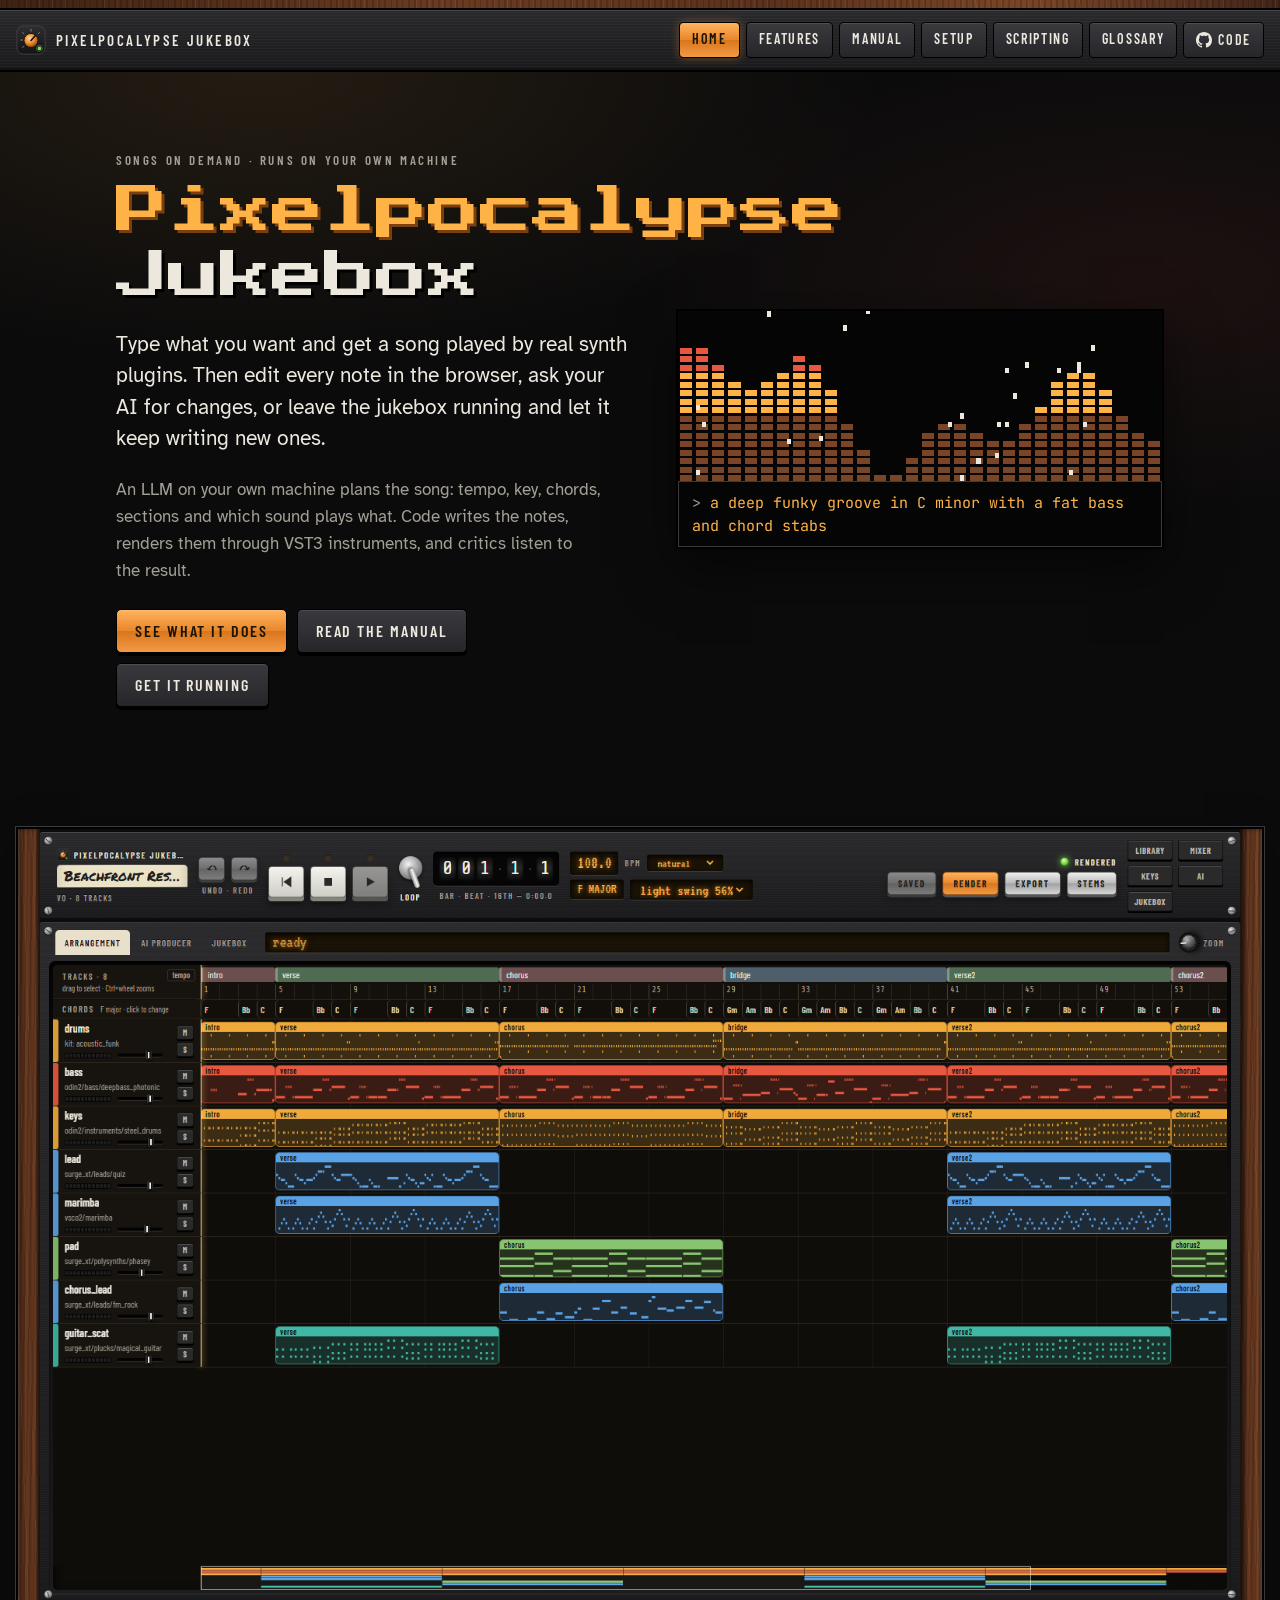
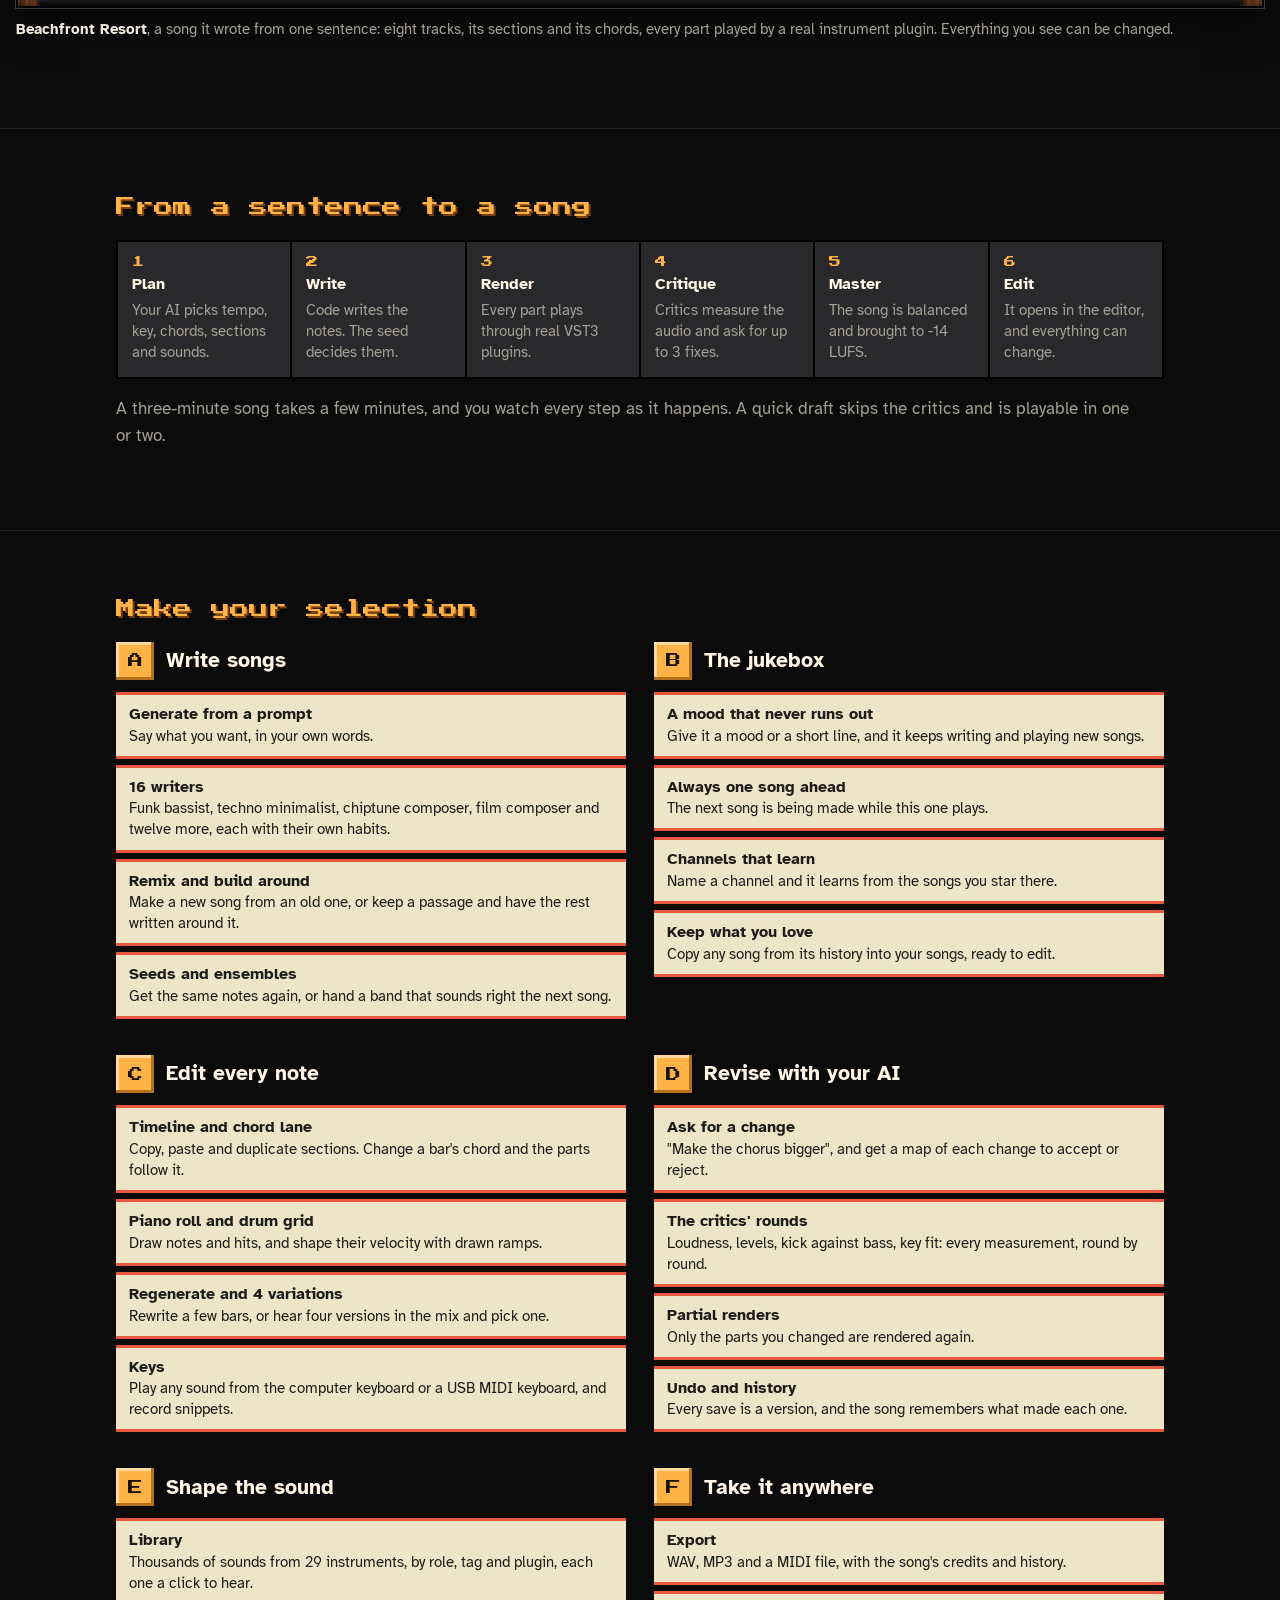
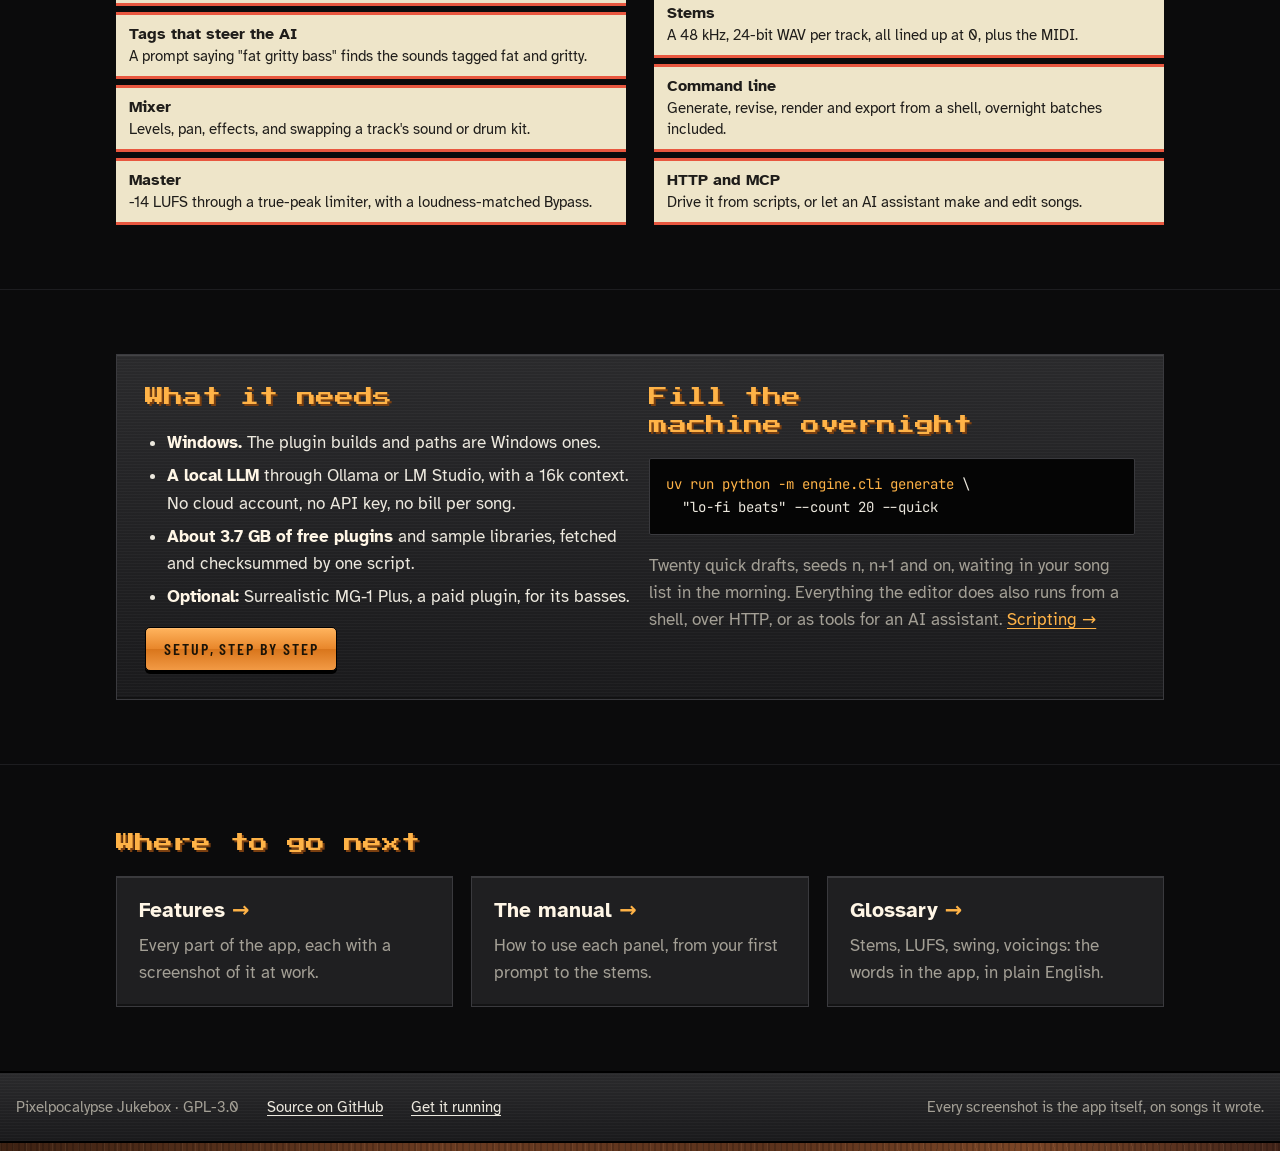
==== index.html @ 349846e2 "The project site: home, features, manual, setup, scripting, glossary Plain static HTML on the app's " ====
<!doctype html>
<html lang="en">
<head>
<meta charset="utf-8">
<meta name="viewport" content="width=device-width, initial-scale=1">
<title>Pixelpocalypse Jukebox</title>
<meta name="description" content="Type what you want and get a song played by real synth plugins, then edit every note in the browser. Runs on your own machine with your own local LLM.">
<meta property="og:type" content="website">
<meta property="og:site_name" content="Pixelpocalypse Jukebox">
<meta property="og:title" content="Pixelpocalypse Jukebox">
<meta property="og:description" content="Type what you want and get a song played by real synth plugins, then edit every note in the browser. Runs on your own machine with your own local LLM.">
<meta property="og:url" content="https://bazola.github.io/super-music-sound-page/">
<meta property="og:image" content="https://bazola.github.io/super-music-sound-page/img/og.jpg">
<meta property="og:image:width" content="1200">
<meta property="og:image:height" content="630">
<meta name="twitter:card" content="summary_large_image">
<link rel="icon" type="image/svg+xml" href="img/favicon.svg">
<link rel="apple-touch-icon" href="img/apple-touch-icon.png">
<link rel="preconnect" href="https://fonts.googleapis.com">
<link rel="preconnect" href="https://fonts.gstatic.com" crossorigin>
<link rel="stylesheet" href="https://fonts.googleapis.com/css2?family=Press+Start+2P&family=Atkinson+Hyperlegible:ital,wght@0,400;0,700;1,400&family=Barlow+Condensed:wght@500;600&family=Permanent+Marker&family=JetBrains+Mono:wght@400;600&display=swap">
<link rel="stylesheet" href="css/site.css">
</head>
<body>
<div class="rail"></div>
<nav class="nav" aria-label="Site">
  <div class="wrap-wide">
    <a class="nav-brand" href="index.html"><img src="img/favicon.svg" width="30" height="30" alt=""><span>Pixelpocalypse Jukebox</span></a>
    <div class="nav-links">
      <a href="index.html" class="on">Home</a>
      <a href="features.html">Features</a>
      <a href="manual.html">Manual</a>
      <a href="setup.html">Setup</a>
      <a href="scripting.html">Scripting</a>
      <a href="glossary.html">Glossary</a>
      <a class="gh" href="https://github.com/bazola/super-music-sound"><svg width="16" height="16" viewBox="0 0 16 16" fill="currentColor" aria-hidden="true"><path d="M8 0C3.58 0 0 3.58 0 8c0 3.54 2.29 6.53 5.47 7.59.4.07.55-.17.55-.38 0-.19-.01-.82-.01-1.49-2.01.37-2.53-.49-2.69-.94-.09-.23-.48-.94-.82-1.13-.28-.15-.68-.52-.01-.53.63-.01 1.08.58 1.23.82.72 1.21 1.87.87 2.33.66.07-.52.28-.87.51-1.07-1.78-.2-3.64-.89-3.64-3.95 0-.87.31-1.59.82-2.15-.08-.2-.36-1.02.08-2.12 0 0 .67-.21 2.2.82.64-.18 1.32-.27 2-.27s1.36.09 2 .27c1.53-1.04 2.2-.82 2.2-.82.44 1.1.16 1.92.08 2.12.51.56.82 1.27.82 2.15 0 3.07-1.87 3.75-3.65 3.95.29.25.54.73.54 1.48 0 1.07-.01 1.93-.01 2.2 0 .21.15.46.55.38A8.01 8.01 0 0 0 16 8c0-4.42-3.58-8-8-8Z"/></svg>Code</a>
    </div>
  </div>
</nav>
<header class="hero">
  <div class="wrap hero-grid">
    <div>
      <p class="eyebrow">Songs on demand · runs on your own machine</p>
      <h1><span>Pixelpocalypse</span><span>Jukebox</span></h1>
      <p class="lead">Type what you want and get a song played by real synth plugins. Then edit every note in
      the browser, ask your AI for changes, or leave the jukebox running and let it keep writing new ones.</p>
      <p class="muted">An LLM on your own machine plans the song: tempo, key, chords, sections and which sound plays
      what. Code writes the notes, renders them through VST3 instruments, and critics listen to the result.</p>
      <div class="cta-row">
        <a class="btn btn-amber" href="features.html">See what it does</a>
        <a class="btn" href="manual.html">Read the manual</a>
        <a class="btn" href="setup.html">Get it running</a>
      </div>
    </div>
    <div class="screen">
      <canvas id="eq" width="240" height="60" role="img" aria-label="A pixel level meter: bars rising and pixels falling from their peaks"></canvas>
      <p class="prompt"><b>&gt; </b>a deep funky groove in C minor with a fat bass and chord stabs</p>
    </div>
  </div>
</header>

<section>
  <div class="wrap-wide">
    <figure>
      <a href="img/arrangement.png" title="full size"><img class="shot" src="img/arrangement.png" width="1600" height="1000" alt="The editor: a transport with tempo, key and swing across the top, and an arrangement of eight tracks (drums, bass, steel drums, lead, marimba, pad and more) laid out in sections with a chord lane above them."></a>
      <figcaption><b>Beachfront Resort</b>, a song it wrote from one sentence: eight tracks, its sections and its chords,
      every part played by a real instrument plugin. Everything you see can be changed.</figcaption>
    </figure>
  </div>
</section>

<section>
  <div class="wrap">
    <h2>From a sentence to a song</h2>
    <ol class="flow">
      <li><strong>Plan</strong><span>Your AI picks tempo, key, chords, sections and sounds.</span></li>
      <li><strong>Write</strong><span>Code writes the notes. The seed decides them.</span></li>
      <li><strong>Render</strong><span>Every part plays through real VST3 plugins.</span></li>
      <li><strong>Critique</strong><span>Critics measure the audio and ask for up to 3 fixes.</span></li>
      <li><strong>Master</strong><span>The song is balanced and brought to -14 LUFS.</span></li>
      <li><strong>Edit</strong><span>It opens in the editor, and everything can change.</span></li>
    </ol>
    <p class="muted" style="margin-top:16px">A three-minute song takes a few minutes, and you watch every step as it
    happens. A quick draft skips the critics and is playable in one or two.</p>
  </div>
</section>

<section>
  <div class="wrap">
    <h2>Make your selection</h2>
    <div class="bank">

      <div class="group">
        <header><span class="key" aria-hidden="true">A</span><h3><a href="manual.html#new-song">Write songs</a></h3></header>
        <ul class="strips">
          <li><b>Generate from a prompt</b><span>Say what you want, in your own words.</span></li>
          <li><b>16 writers</b><span>Funk bassist, techno minimalist, chiptune composer, film composer and twelve more, each with their own habits.</span></li>
          <li><b>Remix and build around</b><span>Make a new song from an old one, or keep a passage and have the rest written around it.</span></li>
          <li><b>Seeds and ensembles</b><span>Get the same notes again, or hand a band that sounds right the next song.</span></li>
        </ul>
      </div>

      <div class="group">
        <header><span class="key" aria-hidden="true">B</span><h3><a href="manual.html#jukebox">The jukebox</a></h3></header>
        <ul class="strips">
          <li><b>A mood that never runs out</b><span>Give it a mood or a short line, and it keeps writing and playing new songs.</span></li>
          <li><b>Always one song ahead</b><span>The next song is being made while this one plays.</span></li>
          <li><b>Channels that learn</b><span>Name a channel and it learns from the songs you star there.</span></li>
          <li><b>Keep what you love</b><span>Copy any song from its history into your songs, ready to edit.</span></li>
        </ul>
      </div>

      <div class="group">
        <header><span class="key" aria-hidden="true">C</span><h3><a href="manual.html#timeline">Edit every note</a></h3></header>
        <ul class="strips">
          <li><b>Timeline and chord lane</b><span>Copy, paste and duplicate sections. Change a bar's chord and the parts follow it.</span></li>
          <li><b>Piano roll and drum grid</b><span>Draw notes and hits, and shape their velocity with drawn ramps.</span></li>
          <li><b>Regenerate and 4 variations</b><span>Rewrite a few bars, or hear four versions in the mix and pick one.</span></li>
          <li><b>Keys</b><span>Play any sound from the computer keyboard or a USB MIDI keyboard, and record snippets.</span></li>
        </ul>
      </div>

      <div class="group">
        <header><span class="key" aria-hidden="true">D</span><h3><a href="manual.html#revise">Revise with your AI</a></h3></header>
        <ul class="strips">
          <li><b>Ask for a change</b><span>"Make the chorus bigger", and get a map of each change to accept or reject.</span></li>
          <li><b>The critics' rounds</b><span>Loudness, levels, kick against bass, key fit: every measurement, round by round.</span></li>
          <li><b>Partial renders</b><span>Only the parts you changed are rendered again.</span></li>
          <li><b>Undo and history</b><span>Every save is a version, and the song remembers what made each one.</span></li>
        </ul>
      </div>

      <div class="group">
        <header><span class="key" aria-hidden="true">E</span><h3><a href="manual.html#mixer">Shape the sound</a></h3></header>
        <ul class="strips">
          <li><b>Library</b><span>Thousands of sounds from 29 instruments, by role, tag and plugin, each one a click to hear.</span></li>
          <li><b>Tags that steer the AI</b><span>A prompt saying "fat gritty bass" finds the sounds tagged fat and gritty.</span></li>
          <li><b>Mixer</b><span>Levels, pan, effects, and swapping a track's sound or drum kit.</span></li>
          <li><b>Master</b><span>-14 LUFS through a true-peak limiter, with a loudness-matched Bypass.</span></li>
        </ul>
      </div>

      <div class="group">
        <header><span class="key" aria-hidden="true">F</span><h3><a href="manual.html#export">Take it anywhere</a></h3></header>
        <ul class="strips">
          <li><b>Export</b><span>WAV, MP3 and a MIDI file, with the song's credits and history.</span></li>
          <li><b>Stems</b><span>A 48 kHz, 24-bit WAV per track, all lined up at 0, plus the MIDI.</span></li>
          <li><b>Command line</b><span>Generate, revise, render and export from a shell, overnight batches included.</span></li>
          <li><b>HTTP and MCP</b><span>Drive it from scripts, or let an AI assistant make and edit songs.</span></li>
        </ul>
      </div>

    </div>
  </div>
</section>

<section>
  <div class="wrap">
    <div class="plate grid grid-2">
      <div>
        <h2>What it needs</h2>
        <ul>
          <li><b>Windows.</b> The plugin builds and paths are Windows ones.</li>
          <li><b>A local LLM</b> through Ollama or LM Studio, with a 16k context. No cloud account, no API key, no bill per song.</li>
          <li><b>About 3.7 GB of free plugins</b> and sample libraries, fetched and checksummed by one script.</li>
          <li><b>Optional:</b> Surrealistic MG-1 Plus, a paid plugin, for its basses.</li>
        </ul>
        <a class="btn btn-amber" href="setup.html">Setup, step by step</a>
      </div>
      <div>
        <h2>Fill the machine overnight</h2>
        <pre><code><span class="k">uv run python -m engine.cli generate</span> \
  "lo-fi beats" --count 20 --quick</code></pre>
        <p class="muted">Twenty quick drafts, seeds n, n+1 and on, waiting in your song list in the morning.
        Everything the editor does also runs from a shell, over HTTP, or as tools for an AI assistant.
        <a href="scripting.html">Scripting →</a></p>
      </div>
    </div>
  </div>
</section>

<section>
  <div class="wrap">
    <h2>Where to go next</h2>
    <div class="grid grid-3">
      <a class="card" href="features.html"><h3>Features</h3><p class="muted">Every part of the app, each with a screenshot of it at work.</p></a>
      <a class="card" href="manual.html"><h3>The manual</h3><p class="muted">How to use each panel, from your first prompt to the stems.</p></a>
      <a class="card" href="glossary.html"><h3>Glossary</h3><p class="muted">Stems, LUFS, swing, voicings: the words in the app, in plain English.</p></a>
    </div>
  </div>
</section>

<script>
/* the display: a pixel level meter. Complete as a still frame; animated unless reduced motion is asked for. */
(function () {
  var c = document.getElementById('eq');
  var g = c.getContext && c.getContext('2d');
  if (!g) return;
  var W = c.width, H = c.height, BAR = 6, GAP = 2, N = Math.floor(W / (BAR + GAP));
  var fall = [], t = 0;
  function level(i, time) {
    var x = i / N;
    return Math.max(0.08, Math.min(1, (0.5 + 0.28 * Math.sin(x * 9 + time * 0.05) + 0.2 * Math.sin(x * 23 - time * 0.09)) * (1.15 - x * 0.45)));
  }
  function draw() {
    g.fillStyle = '#050505';
    g.fillRect(0, 0, W, H);
    for (var i = 0; i < N; i++) {
      var h = Math.round(level(i, t) * (H - 8) / 3) * 3;
      for (var y = 0; y < h; y += 3) {
        g.fillStyle = y > (H - 8) * 0.72 ? '#e8573f' : y > (H - 8) * 0.45 ? '#ffb347' : '#7a4526';
        g.fillRect(i * (BAR + GAP) + 1, H - y - 2, BAR, 2);
      }
      if (t % 4 === 0 && Math.random() < 0.05) fall.push({ x: i * (BAR + GAP) + 1 + Math.floor(Math.random() * BAR), y: H - h - 3, vy: -0.6 - Math.random() });
    }
    g.fillStyle = '#ece8de';
    for (var k = fall.length - 1; k >= 0; k--) {
      var p = fall[k];
      p.vy += 0.05; p.y += p.vy;
      if (p.y > H) { fall.splice(k, 1); continue; }
      g.fillRect(p.x, Math.round(p.y), 2, 2);
    }
  }
  for (var s = 0; s < 40; s++) { t = s * 4; draw(); }
  var still = false;
  try { still = matchMedia('(prefers-reduced-motion: reduce)').matches; } catch (e) {}
  if (still) return;
  (function tick() { t++; draw(); requestAnimationFrame(tick); })();
})();
</script>

<footer class="foot">
  <div class="wrap-wide">
    <span>Pixelpocalypse Jukebox · GPL-3.0</span>
    <a href="https://github.com/bazola/super-music-sound">Source on GitHub</a>
    <a href="setup.html">Get it running</a>
    <span class="sp">Every screenshot is the app itself, on songs it wrote.</span>
  </div>
</footer>
<div class="rail" style="border-bottom:0;border-top:2px solid #000"></div>
</body>
</html>
---- css/site.css ----
/* Pixelpocalypse Jukebox — the project site.
   Dark only, like the app. The tokens are the app's own faceplate (web/src/index.css in the
   app's repo), so the site looks like the machine it describes. */

:root {
  color-scheme: dark;
  --bg: #0b0b0c;
  --panel: #1f1f21;
  --panel2: #29292c;
  --line: #3a3a3e;
  --text: #ece8de;
  --dim: #a39f95;
  --accent: #ffb347;
  --accent-deep: #7a3f10;
  --on-accent: #1c1407;
  --hot: #e8573f;
  --good: #7ce04a;
  --teal: #3fb8a5;
  --violet: #a98be8;
  --tape: #eee5c9;
  --tape-ink: #1f1d1a;
  --screen: #050505;
  --wood: repeating-linear-gradient(91deg, rgb(0 0 0 / .16) 0 2px, transparent 2px 6px),
          repeating-linear-gradient(88deg, rgb(255 214 170 / .07) 0 1px, transparent 1px 13px),
          linear-gradient(90deg, #3e2213, #6a3b21 35%, #5b321c 60%, #7a4526 80%, #43251a);
  --plate: repeating-linear-gradient(0deg, rgb(255 255 255 / .028) 0 1px, transparent 1px 3px), linear-gradient(#2a2a2c, #1a1a1c);
  --plate-edge: inset 0 1px 0 rgb(255 255 255 / .12), inset 0 -2px 0 rgb(0 0 0 / .4);
  --pixel: "Press Start 2P", ui-monospace, "Courier New", monospace;
  --ui: "Barlow Condensed", "Arial Narrow", system-ui, sans-serif;
  --body: "Atkinson Hyperlegible", "Segoe UI", system-ui, sans-serif;
  --tapefont: "Permanent Marker", cursive;
  --mono: "JetBrains Mono", ui-monospace, Consolas, monospace;
  --wrap: 1080px;
  --gutter: max(16px, env(safe-area-inset-left, 0px));
}

* { box-sizing: border-box }
html { scroll-padding-top: 76px }
body {
  margin: 0; background: var(--bg); color: var(--text);
  font: 17px/1.6 var(--body);
  -webkit-font-smoothing: antialiased;
}
img { max-width: 100%; height: auto; display: block }
a { color: var(--accent); text-underline-offset: 3px; text-decoration-thickness: 1px }
a:hover { color: #ffd08a }
p { margin: 0 0 1em; text-wrap: pretty }
ul, ol { margin: 0 0 1em; padding-left: 1.3em }
li { margin-bottom: .35em }
strong, b { color: #fff6e6 }
code, kbd { font-family: var(--mono); font-size: .86em }
code { background: var(--panel2); border: 1px solid var(--line); padding: .05em .35em; border-radius: 3px; overflow-wrap: anywhere }
kbd {
  display: inline-block; padding: .05em .45em; border-radius: 4px; line-height: 1.4;
  background: linear-gradient(#f0ece2, #cfc9bb); color: var(--on-accent);
  box-shadow: inset 0 -2px 0 rgb(0 0 0 / .25); border: 1px solid #000; font-weight: 600;
}
pre {
  margin: 0 0 1.2em; overflow-x: auto; background: var(--screen); border: 1px solid var(--line);
  padding: 14px 16px; font: 400 14px/1.7 var(--mono); color: var(--text); border-radius: 2px;
}
pre code { background: none; border: 0; padding: 0; font-size: inherit }
pre .c { color: var(--dim) }
pre .k { color: var(--accent) }
hr { border: 0; border-top: 1px solid var(--line); margin: 40px 0 }

.wrap { max-width: var(--wrap); margin-inline: auto; padding-inline: var(--gutter) }
.wrap-wide { max-width: 1320px; margin-inline: auto; padding-inline: var(--gutter) }

/* ---------- the top rail and navigation ---------- */
.rail { height: 10px; background: var(--wood); border-bottom: 2px solid #000 }
.nav {
  position: sticky; top: 0; z-index: 10;
  background: var(--plate); border-bottom: 2px solid #000; box-shadow: var(--plate-edge);
}
.nav .wrap-wide { display: flex; align-items: center; gap: 18px; min-height: 60px; flex-wrap: wrap; padding-block: 8px }
.nav-brand {
  display: flex; align-items: center; gap: 10px; text-decoration: none; color: var(--text);
  font: 600 15px/1 var(--ui); letter-spacing: .16em; text-transform: uppercase; margin-right: auto;
}
.nav-brand img { width: 30px; height: 30px }
.nav-links { display: flex; gap: 6px; flex-wrap: wrap }
.nav-links a {
  font: 600 14px/1 var(--ui); letter-spacing: .12em; text-transform: uppercase; text-decoration: none;
  color: var(--text); padding: 9px 12px; border-radius: 4px; border: 1px solid #000;
  background: linear-gradient(#3a3a3e, #26262a); box-shadow: inset 0 1px 0 rgb(255 255 255 / .1);
}
.nav-links a:hover { background: linear-gradient(#45454a, #2c2c30); color: #fff }
.nav-links a.on {
  background: linear-gradient(#ffb45e, #e8862a 50%, #d9761c 51%, #f29a45); color: var(--on-accent);
  box-shadow: 0 0 10px rgb(255 170 60 / .35);
}
.nav-links a.gh { display: inline-flex; align-items: center; gap: 6px }

/* ---------- headings ---------- */
h1, h2, h3, h4 { margin: 0; text-wrap: balance }
h2 {
  font: 400 clamp(15px, 2vw, 19px)/1.5 var(--pixel); color: var(--accent);
  text-shadow: 2px 2px 0 var(--accent-deep); margin-bottom: 18px;
}
h3 { font: 700 21px/1.3 var(--body); margin-bottom: 8px; color: #fff6e6 }
h4 { font: 600 15px/1.3 var(--ui); letter-spacing: .14em; text-transform: uppercase; color: var(--dim); margin-bottom: 8px }
.eyebrow { font: 600 13px/1.3 var(--ui); letter-spacing: .2em; text-transform: uppercase; color: var(--dim); margin: 0 0 10px }
.lead { font-size: clamp(18px, 2.2vw, 21px); line-height: 1.5; max-width: 62ch }
.muted { color: var(--dim) }

section { padding-block: clamp(36px, 6vw, 64px) }
section + section { border-top: 1px solid #1d1d20 }

/* ---------- the home hero: the jukebox's lit display ---------- */
.hero { padding-block: clamp(40px, 7vw, 80px) clamp(32px, 5vw, 56px); background:
  radial-gradient(ellipse 70% 60% at 20% 0%, rgb(255 179 71 / .10), transparent 70%),
  radial-gradient(ellipse 60% 50% at 90% 30%, rgb(232 87 63 / .08), transparent 70%) }
.hero-grid { display: grid; grid-template-columns: minmax(0, 1.05fr) minmax(0, 1fr); gap: clamp(24px, 4vw, 48px); align-items: center }
.hero h1 { font: 400 clamp(24px, 4.6vw, 52px)/1.25 var(--pixel); color: var(--accent); text-shadow: 3px 3px 0 var(--accent-deep); margin-bottom: 20px }
.hero h1 span { display: block }
.hero h1 span + span { color: var(--text); text-shadow: 3px 3px 0 #000 }
.screen { background: var(--screen); border: 2px solid #000; box-shadow: inset 0 0 0 1px var(--line), 0 20px 50px rgb(0 0 0 / .5) }
.screen canvas { display: block; width: 100%; height: clamp(110px, 16vw, 170px); image-rendering: pixelated }
.prompt { font: 400 15px/1.5 var(--mono); margin: 0; padding: 10px 14px; color: var(--accent); border-top: 1px solid var(--line); overflow-wrap: anywhere }
.prompt b { color: var(--dim); font-weight: 400 }
.cta-row { display: flex; gap: 10px; flex-wrap: wrap; margin-top: 24px }
.btn {
  display: inline-flex; align-items: center; gap: 8px; text-decoration: none;
  font: 600 16px/1 var(--ui); letter-spacing: .12em; text-transform: uppercase;
  padding: 13px 18px; border-radius: 5px; border: 1px solid #000; color: var(--text);
  background: linear-gradient(#3a3a3e, #26262a); box-shadow: inset 0 1px 0 rgb(255 255 255 / .1), 0 3px 0 #000;
}
.btn:hover { color: #fff; background: linear-gradient(#45454a, #2c2c30) }
.btn-amber { background: linear-gradient(#ffb45e, #e8862a 50%, #d9761c 51%, #f29a45); color: var(--on-accent) }
.btn-amber:hover { color: var(--on-accent); filter: brightness(1.08); background: linear-gradient(#ffb45e, #e8862a 50%, #d9761c 51%, #f29a45) }

/* ---------- screenshots ---------- */
figure { margin: 0 0 1.4em }
.shot { border: 2px solid #000; box-shadow: 0 0 0 1px var(--line), 0 14px 40px rgb(0 0 0 / .45); background: #000 }
figcaption { font-size: 15px; color: var(--dim); margin-top: 10px; line-height: 1.5 }
figcaption b { color: var(--text) }

/* ---------- how a song gets made (a real order: numbered) ---------- */
.flow { list-style: none; counter-reset: s; margin: 0; padding: 0; display: grid; grid-template-columns: repeat(6, minmax(0, 1fr)); gap: 2px; background: #000; border: 2px solid #000 }
.flow li { counter-increment: s; background: var(--panel2); padding: 14px; margin: 0; display: grid; gap: 6px; align-content: start; min-width: 0 }
.flow li::before { content: counter(s); font: 400 12px/1 var(--pixel); color: var(--accent) }
.flow strong { font-size: 16px; line-height: 1.25 }
.flow span { font-size: 14.5px; line-height: 1.45; color: var(--dim) }

/* ---------- the title strips (feature lists) ---------- */
.bank { display: grid; grid-template-columns: repeat(2, minmax(0, 1fr)); gap: 36px 28px }
.group { display: grid; gap: 12px; align-content: start; min-width: 0 }
.group header { display: flex; align-items: center; gap: 12px }
.key {
  font: 400 15px/1 var(--pixel); width: 38px; height: 38px; flex: none; display: grid; place-items: center;
  background: var(--accent); color: var(--on-accent); box-shadow: inset -3px -3px 0 #b5701c, inset 3px 3px 0 #ffd9a0;
}
.group h3 { margin: 0 }
.group h3 a { color: inherit; text-decoration: none }
.group h3 a:hover { color: var(--accent) }
.strips { list-style: none; margin: 0; padding: 0; display: grid; gap: 6px }
.strips li { background: var(--tape); color: var(--tape-ink); padding: 9px 13px; margin: 0; border-block: 3px solid var(--hot); display: grid; gap: 1px; min-width: 0 }
.strips b { font-size: 16px; line-height: 1.3; color: var(--tape-ink) }
.strips span { font-size: 14.5px; line-height: 1.45 }

/* ---------- cards and grids ---------- */
.grid { display: grid; gap: 18px }
.grid-2 { grid-template-columns: repeat(2, minmax(0, 1fr)) }
.grid-3 { grid-template-columns: repeat(3, minmax(0, 1fr)) }
.card { background: var(--panel); border: 1px solid var(--line); padding: 20px 22px; box-shadow: var(--plate-edge); min-width: 0 }
.card p:last-child { margin-bottom: 0 }
a.card { display: block; color: inherit; text-decoration: none }
a.card:hover { border-color: var(--accent) }
a.card h3::after { content: " →"; color: var(--accent) }
.tapelabel {
  display: inline-block; font: 400 18px/1.2 var(--tapefont); color: var(--tape-ink); background: var(--tape);
  padding: 4px 12px 3px; transform: rotate(-1.2deg); box-shadow: 0 2px 0 rgb(0 0 0 / .4); margin-bottom: 12px;
}
.plate { background: var(--plate); border: 1px solid var(--line); padding: clamp(18px, 3vw, 28px); box-shadow: var(--plate-edge) }
.note { border-left: 4px solid var(--accent); background: rgb(255 179 71 / .07); padding: 14px 18px; margin: 0 0 1.4em }
.note p:last-child { margin-bottom: 0 }
.note.warn { border-color: var(--hot); background: rgb(232 87 63 / .08) }

/* features: a picture beside its words, alternating */
.feature { display: grid; grid-template-columns: minmax(0, 1fr) minmax(0, 1.5fr); gap: clamp(20px, 3.5vw, 44px); align-items: center; padding-block: 28px }
.feature + .feature { border-top: 1px dashed #2c2c30 }
.feature:nth-child(even) > :first-child { order: 2 }
.feature ul { padding-left: 1.1em }

/* ---------- the manual: contents beside the text ---------- */
.page-head { padding-block: clamp(36px, 6vw, 60px) 8px }
.page-head h1 { font: 400 clamp(22px, 3.6vw, 36px)/1.3 var(--pixel); color: var(--accent); text-shadow: 3px 3px 0 var(--accent-deep); margin-bottom: 14px }
.doc { display: grid; grid-template-columns: 230px minmax(0, 1fr); gap: 48px; align-items: start; padding-block: 24px 72px }
.toc { position: sticky; top: 84px; max-height: calc(100vh - 100px); overflow-y: auto; font: 500 16px/1.35 var(--ui); letter-spacing: .02em }
.toc h4 { margin-bottom: 10px }
.toc ol { list-style: none; padding: 0; margin: 0 0 18px; border-left: 2px solid var(--line) }
.toc li { margin: 0 }
.toc a { display: block; padding: 4px 0 4px 12px; color: var(--dim); text-decoration: none; margin-left: -2px; border-left: 2px solid transparent }
.toc a:hover { color: var(--text); border-left-color: var(--accent) }
.doc-body { max-width: 780px; min-width: 0 }
.doc-body > section { padding-block: 0 44px; border: 0 }
.doc-body > section + section { border-top: 1px solid #1d1d20; padding-top: 40px }
.doc-body h2 { margin-bottom: 14px }
.doc-body h3 { margin-top: 26px; font-size: 19px }
.doc-body figure { margin-block: 18px 22px }
.where { font: 600 13px/1.3 var(--ui); letter-spacing: .14em; text-transform: uppercase; color: var(--teal); margin: -6px 0 12px }

table { border-collapse: collapse; width: 100%; margin: 0 0 1.4em; font-size: 15.5px }
th, td { text-align: left; vertical-align: top; padding: 9px 12px; border-bottom: 1px solid var(--line) }
th { font: 600 14px/1.3 var(--ui); letter-spacing: .12em; text-transform: uppercase; color: var(--dim); background: var(--panel) }
td:first-child { white-space: nowrap; font-weight: 700; color: #fff6e6 }
.table-scroll { overflow-x: auto }

/* glossary: term and meaning */
.gloss { display: grid; grid-template-columns: minmax(150px, 220px) minmax(0, 1fr); margin: 0 0 1.6em; border-top: 1px solid var(--line) }
.gloss dt, .gloss dd { margin: 0; padding: 10px 12px; border-bottom: 1px solid var(--line) }
.gloss dt { font-weight: 700; color: #fff6e6 }
.gloss dd { color: var(--text) }
.glossfilter { width: 100%; max-width: 420px; font: 400 16px var(--mono); padding: 10px 14px; background: #1c1407; color: var(--accent); border: 1px solid #000; box-shadow: inset 0 0 0 1px var(--line); margin-bottom: 20px }
.glossfilter::placeholder { color: #8a6a3c }

/* ---------- footer ---------- */
.foot { border-top: 2px solid #000; background: var(--plate); margin-top: 0 }
.foot .wrap-wide { display: flex; gap: 12px 28px; flex-wrap: wrap; padding-block: 22px; font-size: 15px; color: var(--dim); align-items: center }
.foot a { color: var(--text) }
.foot .sp { margin-left: auto }

/* ---------- narrow screens ---------- */
@media (max-width: 980px) {
  .flow { grid-template-columns: repeat(3, minmax(0, 1fr)) }
  .doc { grid-template-columns: minmax(0, 1fr); gap: 8px }
  .toc { position: static; max-height: none; border: 1px solid var(--line); padding: 14px 16px; background: var(--panel) }
  .toc ol { columns: 2; column-gap: 20px }
}
@media (max-width: 820px) {
  .hero-grid, .feature, .grid-2, .grid-3, .bank { grid-template-columns: minmax(0, 1fr) }
  .feature:nth-child(even) > :first-child { order: 0 }
  .nav-brand span { display: none }
  .nav { position: static } /* two rows of buttons: too tall to keep on screen */
  html { scroll-padding-top: 12px }
}
@media (max-width: 560px) {
  .flow { grid-template-columns: repeat(2, minmax(0, 1fr)) }
  .toc ol { columns: 1 }
  .gloss { grid-template-columns: minmax(0, 1fr) }
  .gloss dt { border-bottom: 0; padding-bottom: 0 }
  td:first-child { white-space: normal }
}
@media (prefers-reduced-motion: reduce) { * { scroll-behavior: auto !important } }
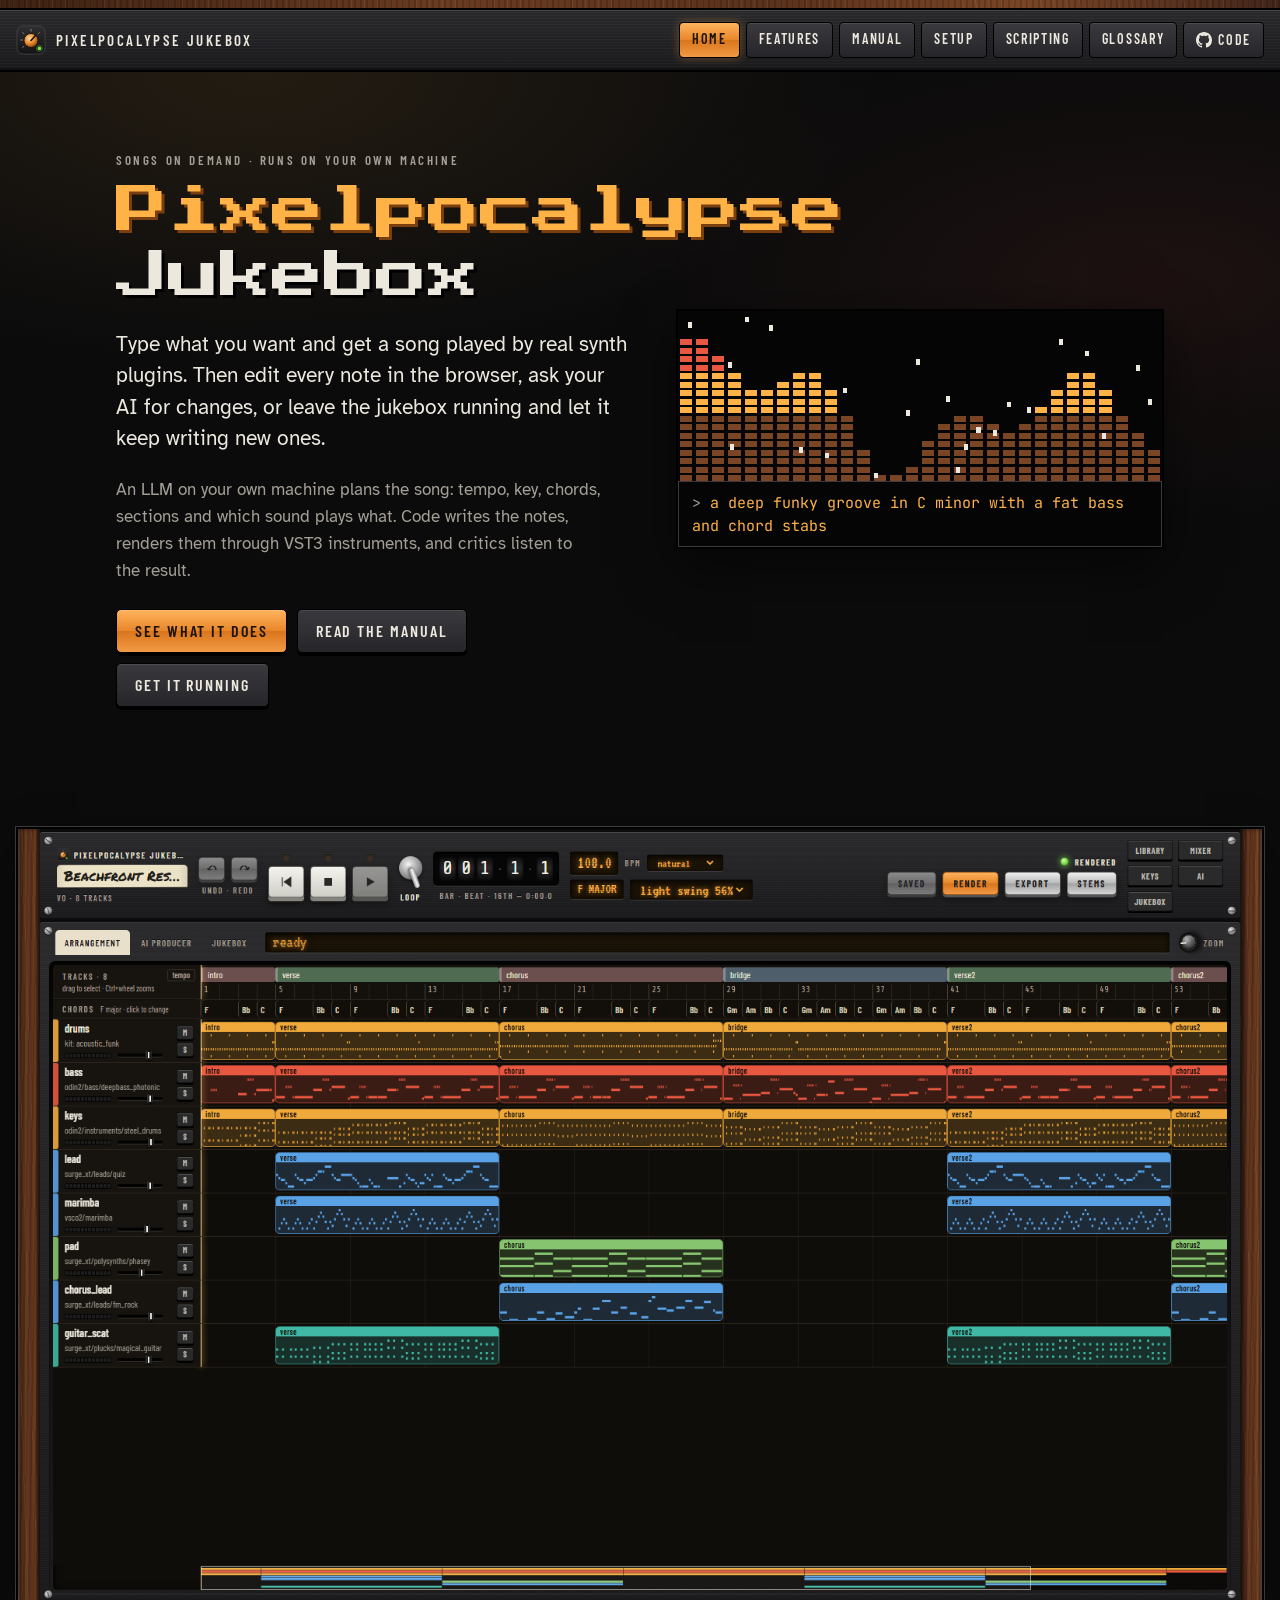
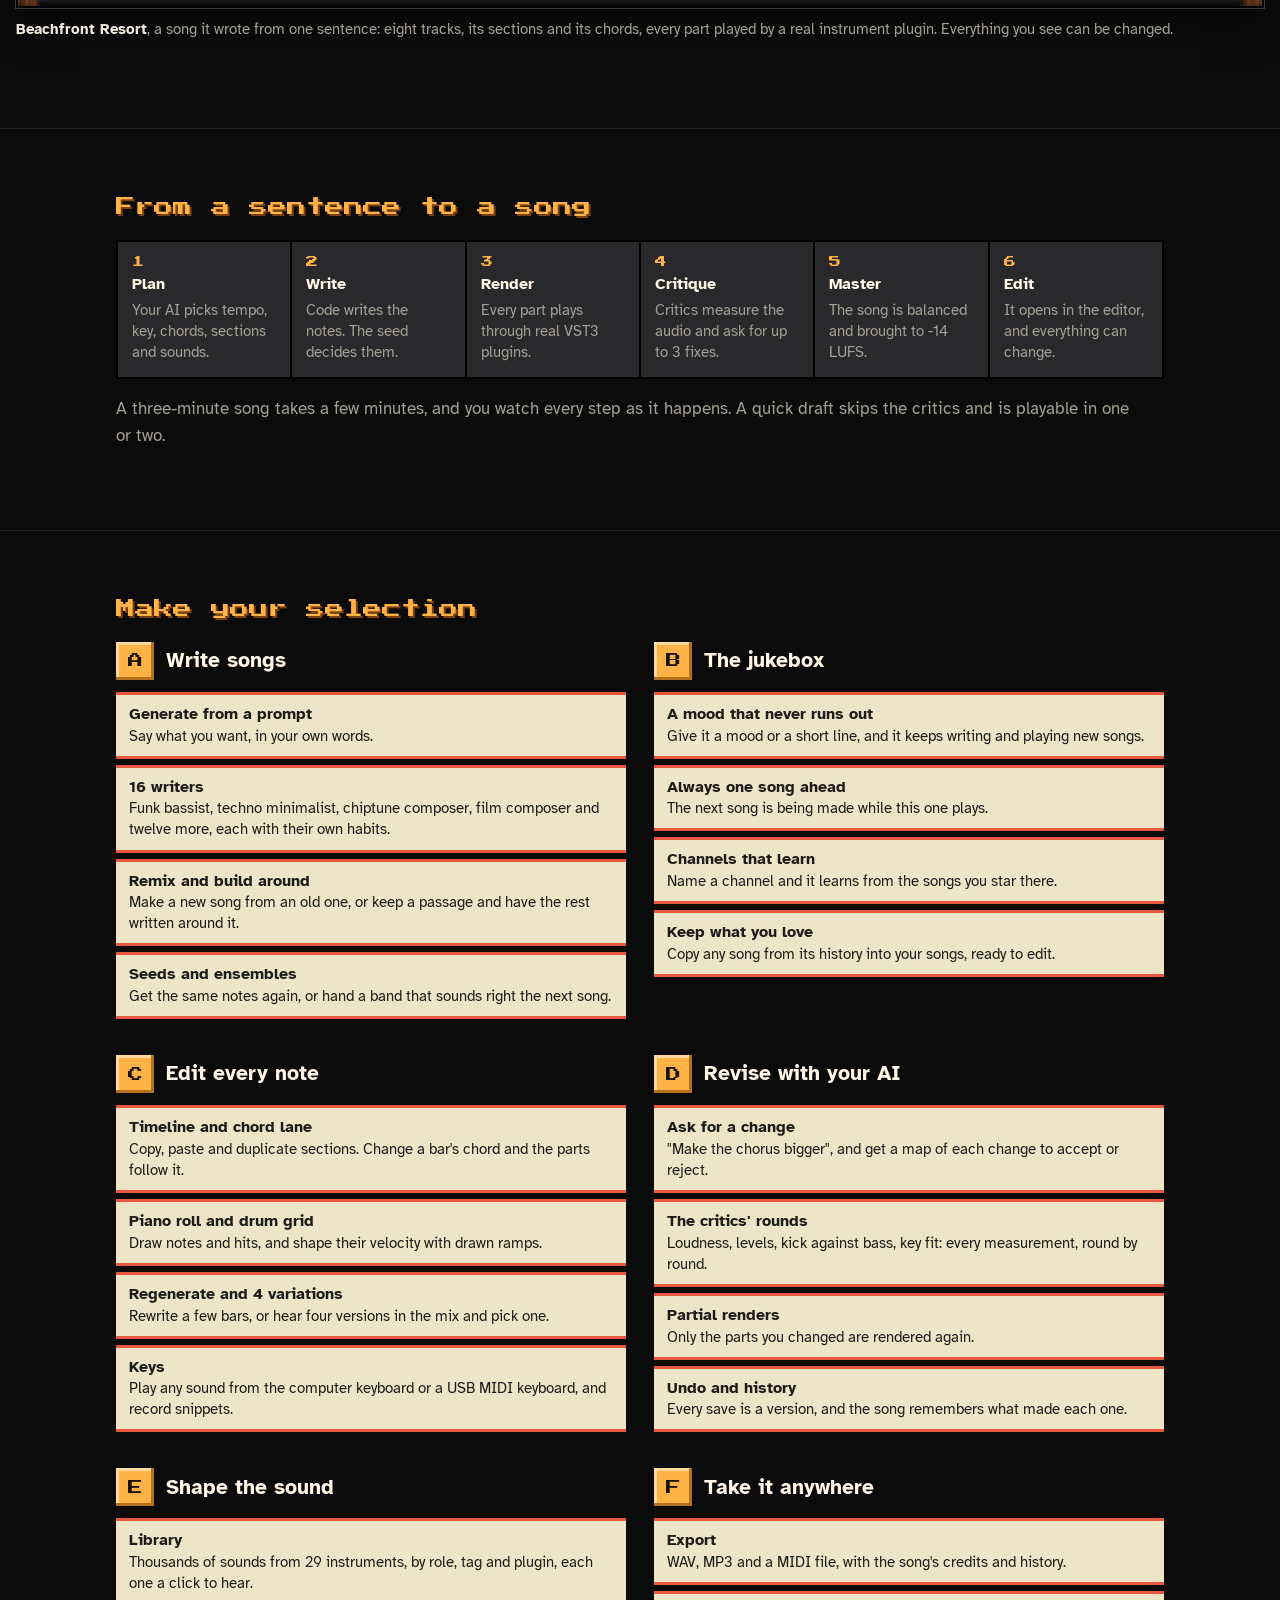
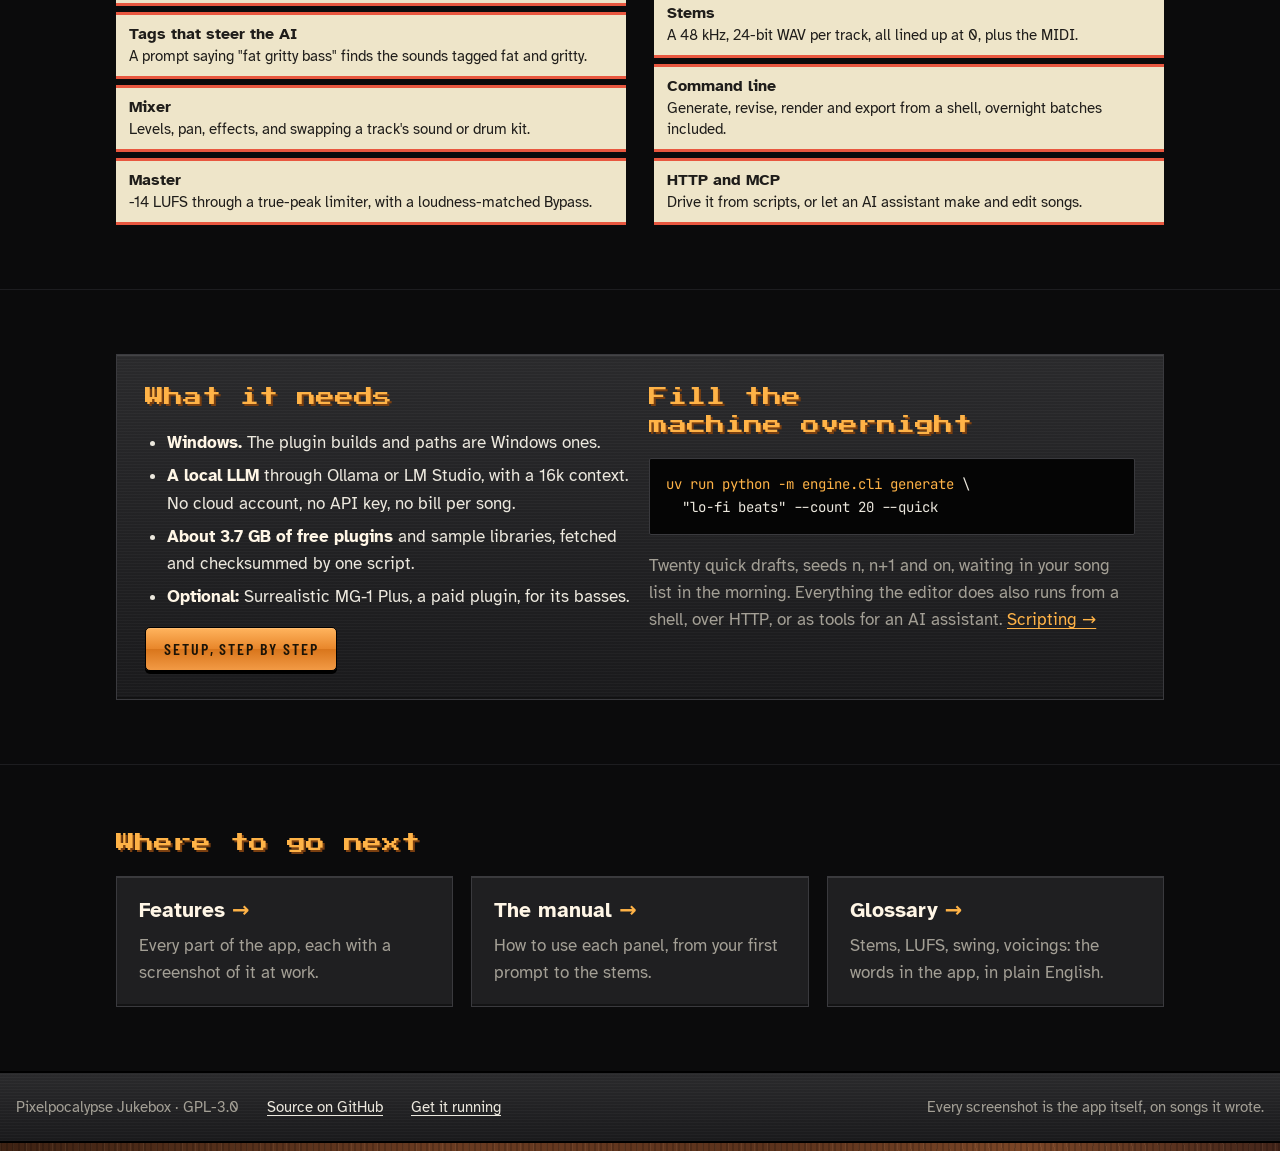
==== commit 607e8de2: "Follow the rename: the site is pixelpocalypse-jukebox-page, the app pixelpocalypse-jukebox Its own a" ====
--- a/index.html
+++ b/index.html
@@ -9,8 +9,8 @@
 <meta property="og:site_name" content="Pixelpocalypse Jukebox">
 <meta property="og:title" content="Pixelpocalypse Jukebox">
 <meta property="og:description" content="Type what you want and get a song played by real synth plugins, then edit every note in the browser. Runs on your own machine with your own local LLM.">
-<meta property="og:url" content="https://bazola.github.io/super-music-sound-page/">
-<meta property="og:image" content="https://bazola.github.io/super-music-sound-page/img/og.jpg">
+<meta property="og:url" content="https://bazola.github.io/pixelpocalypse-jukebox-page/">
+<meta property="og:image" content="https://bazola.github.io/pixelpocalypse-jukebox-page/img/og.jpg">
 <meta property="og:image:width" content="1200">
 <meta property="og:image:height" content="630">
 <meta name="twitter:card" content="summary_large_image">
@@ -33,7 +33,7 @@
       <a href="setup.html">Setup</a>
       <a href="scripting.html">Scripting</a>
       <a href="glossary.html">Glossary</a>
-      <a class="gh" href="https://github.com/bazola/super-music-sound"><svg width="16" height="16" viewBox="0 0 16 16" fill="currentColor" aria-hidden="true"><path d="M8 0C3.58 0 0 3.58 0 8c0 3.54 2.29 6.53 5.47 7.59.4.07.55-.17.55-.38 0-.19-.01-.82-.01-1.49-2.01.37-2.53-.49-2.69-.94-.09-.23-.48-.94-.82-1.13-.28-.15-.68-.52-.01-.53.63-.01 1.08.58 1.23.82.72 1.21 1.87.87 2.33.66.07-.52.28-.87.51-1.07-1.78-.2-3.64-.89-3.64-3.95 0-.87.31-1.59.82-2.15-.08-.2-.36-1.02.08-2.12 0 0 .67-.21 2.2.82.64-.18 1.32-.27 2-.27s1.36.09 2 .27c1.53-1.04 2.2-.82 2.2-.82.44 1.1.16 1.92.08 2.12.51.56.82 1.27.82 2.15 0 3.07-1.87 3.75-3.65 3.95.29.25.54.73.54 1.48 0 1.07-.01 1.93-.01 2.2 0 .21.15.46.55.38A8.01 8.01 0 0 0 16 8c0-4.42-3.58-8-8-8Z"/></svg>Code</a>
+      <a class="gh" href="https://github.com/bazola/pixelpocalypse-jukebox"><svg width="16" height="16" viewBox="0 0 16 16" fill="currentColor" aria-hidden="true"><path d="M8 0C3.58 0 0 3.58 0 8c0 3.54 2.29 6.53 5.47 7.59.4.07.55-.17.55-.38 0-.19-.01-.82-.01-1.49-2.01.37-2.53-.49-2.69-.94-.09-.23-.48-.94-.82-1.13-.28-.15-.68-.52-.01-.53.63-.01 1.08.58 1.23.82.72 1.21 1.87.87 2.33.66.07-.52.28-.87.51-1.07-1.78-.2-3.64-.89-3.64-3.95 0-.87.31-1.59.82-2.15-.08-.2-.36-1.02.08-2.12 0 0 .67-.21 2.2.82.64-.18 1.32-.27 2-.27s1.36.09 2 .27c1.53-1.04 2.2-.82 2.2-.82.44 1.1.16 1.92.08 2.12.51.56.82 1.27.82 2.15 0 3.07-1.87 3.75-3.65 3.95.29.25.54.73.54 1.48 0 1.07-.01 1.93-.01 2.2 0 .21.15.46.55.38A8.01 8.01 0 0 0 16 8c0-4.42-3.58-8-8-8Z"/></svg>Code</a>
     </div>
   </div>
 </nav>
@@ -232,7 +232,7 @@
 <footer class="foot">
   <div class="wrap-wide">
     <span>Pixelpocalypse Jukebox · GPL-3.0</span>
-    <a href="https://github.com/bazola/super-music-sound">Source on GitHub</a>
+    <a href="https://github.com/bazola/pixelpocalypse-jukebox">Source on GitHub</a>
     <a href="setup.html">Get it running</a>
     <span class="sp">Every screenshot is the app itself, on songs it wrote.</span>
   </div>
